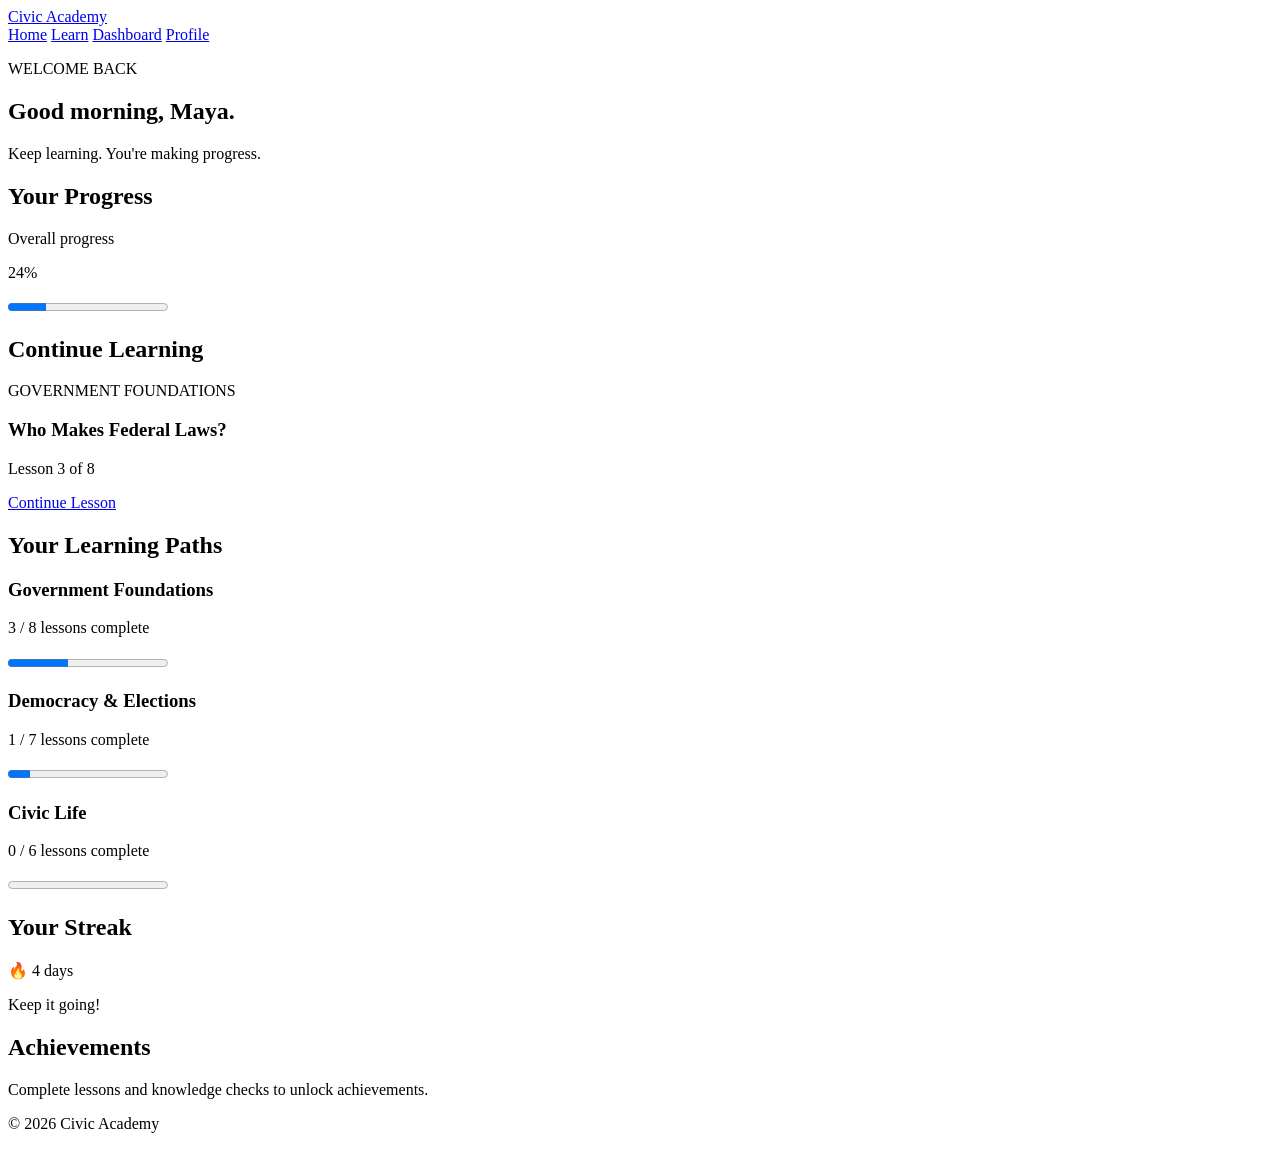
==== dashboard.html @ efb16259 "Create dashboard.html" ====
<!DOCTYPE html>
<html lang="en">

<head>
    <meta charset="UTF-8">
    <meta name="viewport" content="width=device-width, initial-scale=1.0">

    <title>Dashboard | Civic Academy</title>
</head>

<body>

    <header>

        <a href="index.html">
            Civic Academy
        </a>

        <nav>
            <a href="index.html">Home</a>
            <a href="lessons.html">Learn</a>
            <a href="dashboard.html">Dashboard</a>
            <a href="profile.html">Profile</a>
        </nav>

    </header>


    <main>

        <!-- Welcome -->

        <section>

            <p>WELCOME BACK</p>

            <h1>
                Good morning, Maya.
            </h1>

            <p>
                Keep learning. You're making progress.
            </p>

        </section>


        <!-- Progress -->

        <section>

            <h2>
                Your Progress
            </h2>

            <p>
                Overall progress
            </p>

            <p>
                24%
            </p>

            <progress value="24" max="100"></progress>

        </section>


        <!-- Continue learning -->

        <section>

            <h2>
                Continue Learning
            </h2>

            <article>

                <p>GOVERNMENT FOUNDATIONS</p>

                <h3>
                    Who Makes Federal Laws?
                </h3>

                <p>
                    Lesson 3 of 8
                </p>

                <a href="lesson.html">
                    Continue Lesson
                </a>

            </article>

        </section>


        <!-- Learning paths -->

        <section>

            <h2>
                Your Learning Paths
            </h2>


            <article>

                <h3>
                    Government Foundations
                </h3>

                <p>
                    3 / 8 lessons complete
                </p>

                <progress value="3" max="8"></progress>

            </article>


            <article>

                <h3>
                    Democracy & Elections
                </h3>

                <p>
                    1 / 7 lessons complete
                </p>

                <progress value="1" max="7"></progress>

            </article>


            <article>

                <h3>
                    Civic Life
                </h3>

                <p>
                    0 / 6 lessons complete
                </p>

                <progress value="0" max="6"></progress>

            </article>

        </section>


        <!-- Streak -->

        <section>

            <h2>
                Your Streak
            </h2>

            <p>
                🔥 4 days
            </p>

            <p>
                Keep it going!
            </p>

        </section>


        <!-- Achievements -->

        <section>

            <h2>
                Achievements
            </h2>

            <p>
                Complete lessons and knowledge checks
                to unlock achievements.
            </p>

        </section>

    </main>


    <footer>

        <p>
            © 2026 Civic Academy
        </p>

    </footer>

</body>

</html>
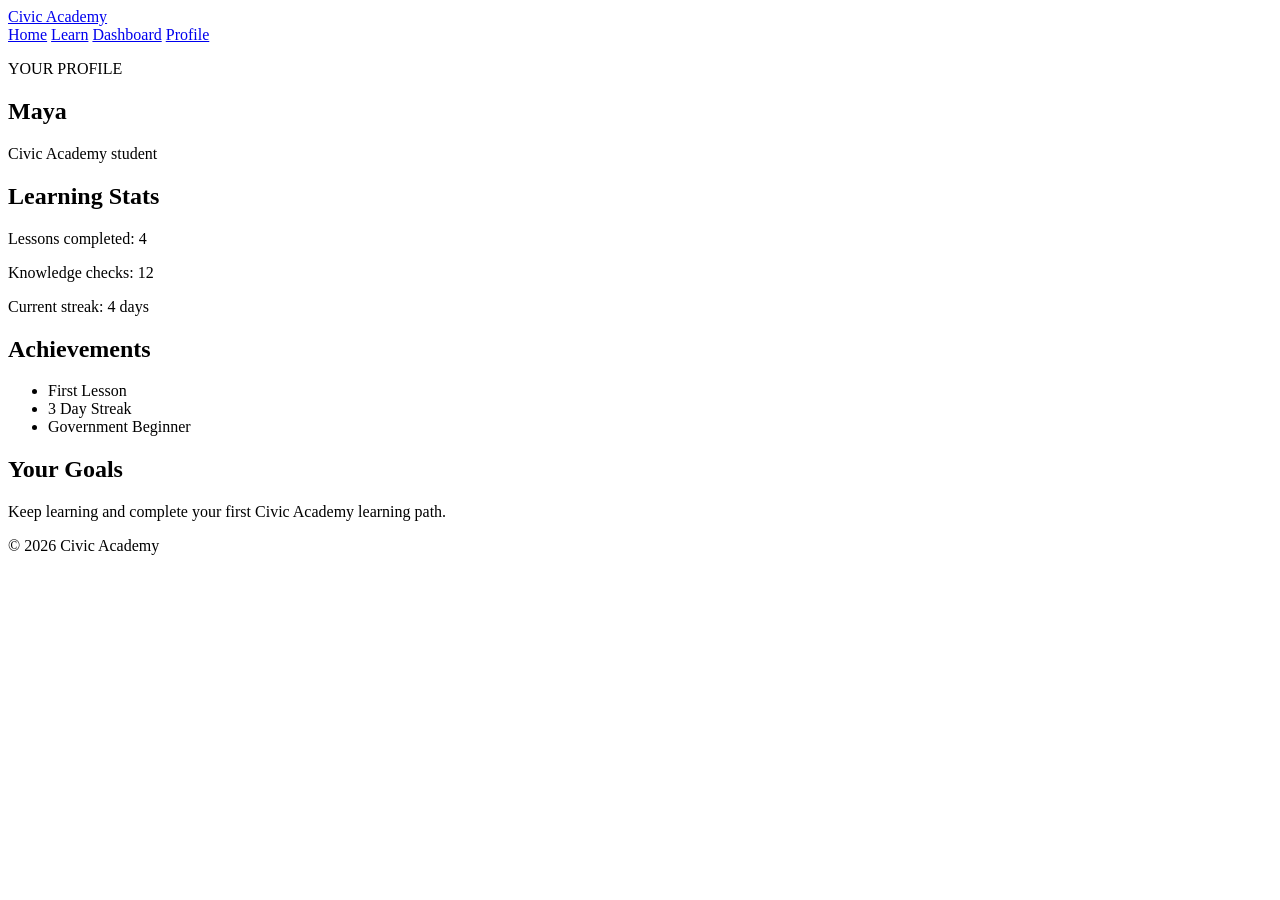
==== commit 5958e3fc: "Update dashboard.html" ====
--- a/dashboard.html
+++ b/dashboard.html
@@ -5,7 +5,7 @@
     <meta charset="UTF-8">
     <meta name="viewport" content="width=device-width, initial-scale=1.0">
 
-    <title>Dashboard | Civic Academy</title>
+    <title>Profile | Civic Academy</title>
 </head>
 
 <body>
@@ -28,149 +28,43 @@
 
     <main>
 
-        <!-- Welcome -->
-
         <section>
 
-            <p>WELCOME BACK</p>
+            <p>
+                YOUR PROFILE
+            </p>
 
             <h1>
-                Good morning, Maya.
+                Maya
             </h1>
 
             <p>
-                Keep learning. You're making progress.
+                Civic Academy student
             </p>
 
         </section>
 
 
-        <!-- Progress -->
-
         <section>
 
             <h2>
-                Your Progress
+                Learning Stats
             </h2>
 
             <p>
-                Overall progress
+                Lessons completed: 4
             </p>
 
             <p>
-                24%
-            </p>
-
-            <progress value="24" max="100"></progress>
-
-        </section>
-
-
-        <!-- Continue learning -->
-
-        <section>
-
-            <h2>
-                Continue Learning
-            </h2>
-
-            <article>
-
-                <p>GOVERNMENT FOUNDATIONS</p>
-
-                <h3>
-                    Who Makes Federal Laws?
-                </h3>
-
-                <p>
-                    Lesson 3 of 8
-                </p>
-
-                <a href="lesson.html">
-                    Continue Lesson
-                </a>
-
-            </article>
-
-        </section>
-
-
-        <!-- Learning paths -->
-
-        <section>
-
-            <h2>
-                Your Learning Paths
-            </h2>
-
-
-            <article>
-
-                <h3>
-                    Government Foundations
-                </h3>
-
-                <p>
-                    3 / 8 lessons complete
-                </p>
-
-                <progress value="3" max="8"></progress>
-
-            </article>
-
-
-            <article>
-
-                <h3>
-                    Democracy & Elections
-                </h3>
-
-                <p>
-                    1 / 7 lessons complete
-                </p>
-
-                <progress value="1" max="7"></progress>
-
-            </article>
-
-
-            <article>
-
-                <h3>
-                    Civic Life
-                </h3>
-
-                <p>
-                    0 / 6 lessons complete
-                </p>
-
-                <progress value="0" max="6"></progress>
-
-            </article>
-
-        </section>
-
-
-        <!-- Streak -->
-
-        <section>
-
-            <h2>
-                Your Streak
-            </h2>
-
-            <p>
-                🔥 4 days
+                Knowledge checks: 12
             </p>
 
             <p>
-                Keep it going!
+                Current streak: 4 days
             </p>
 
         </section>
 
-
-        <!-- Achievements -->
 
         <section>
 
@@ -178,9 +72,34 @@
                 Achievements
             </h2>
 
+            <ul>
+
+                <li>
+                    First Lesson
+                </li>
+
+                <li>
+                    3 Day Streak
+                </li>
+
+                <li>
+                    Government Beginner
+                </li>
+
+            </ul>
+
+        </section>
+
+
+        <section>
+
+            <h2>
+                Your Goals
+            </h2>
+
             <p>
-                Complete lessons and knowledge checks
-                to unlock achievements.
+                Keep learning and complete your first
+                Civic Academy learning path.
             </p>
 
         </section>
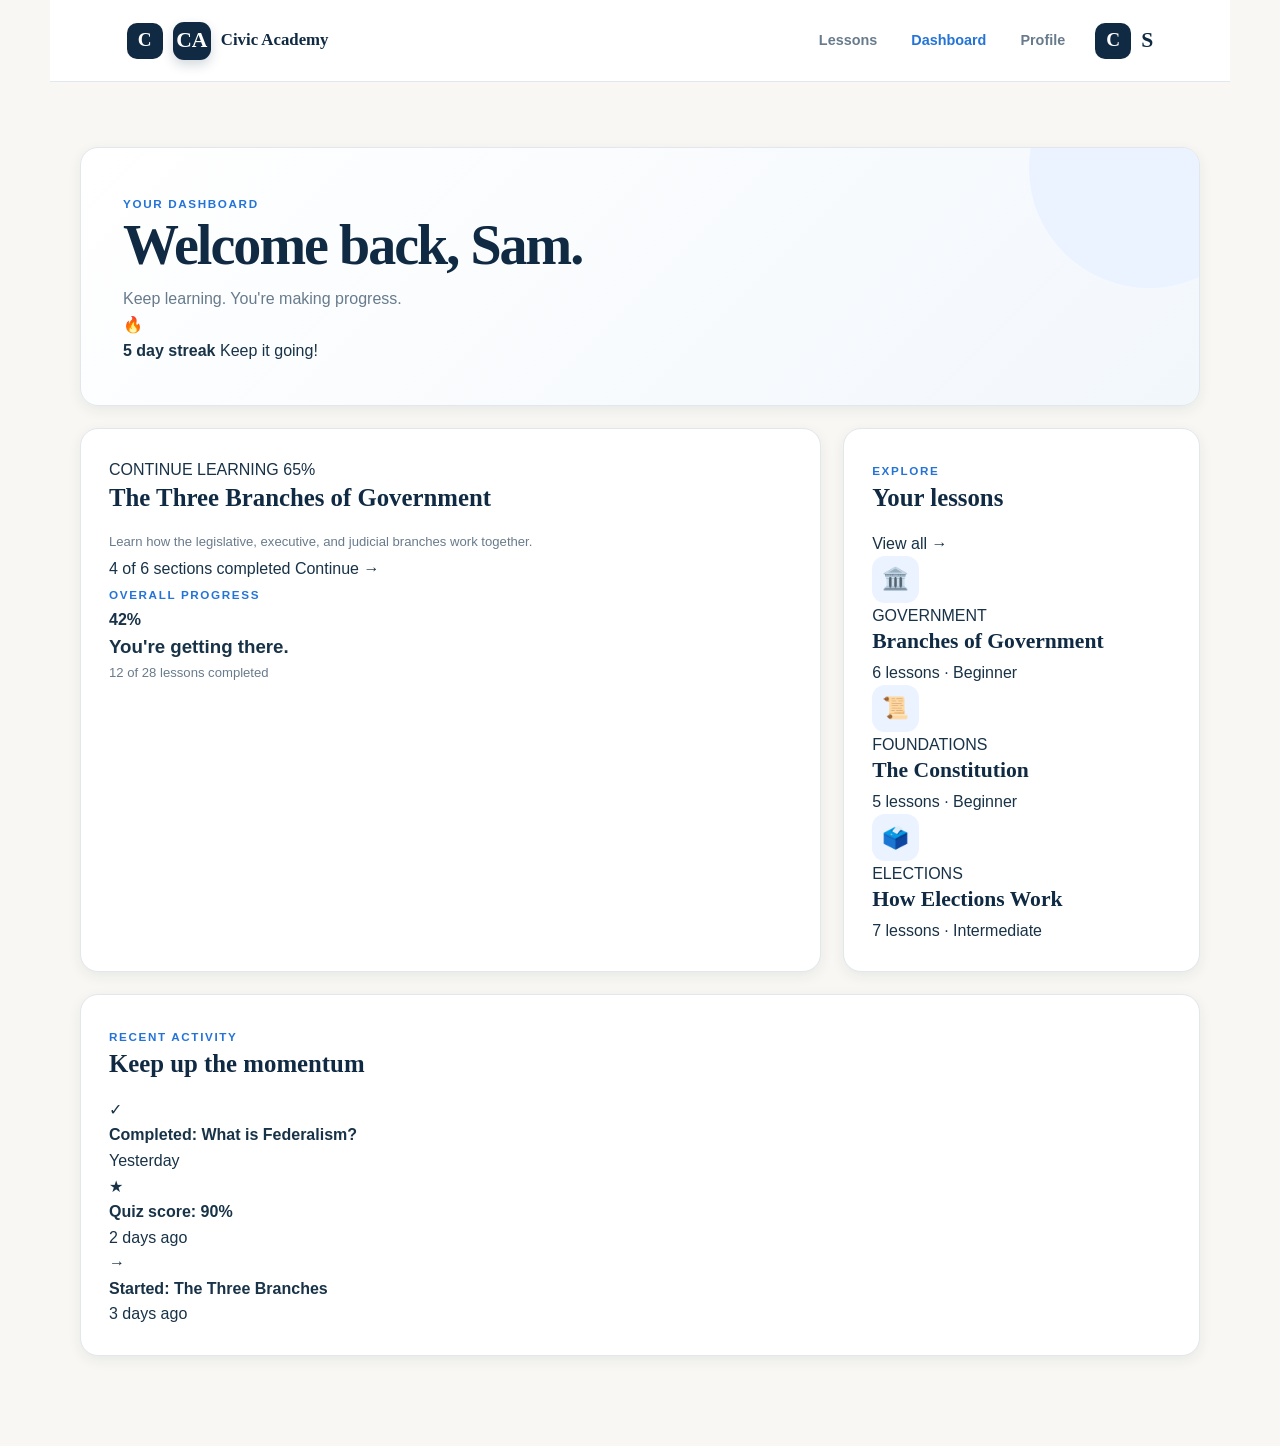
==== commit ed427b06: "Update dashboard.html" ====
--- a/dashboard.html
+++ b/dashboard.html
@@ -5,116 +5,237 @@
     <meta charset="UTF-8">
     <meta name="viewport" content="width=device-width, initial-scale=1.0">
 
-    <title>Profile | Civic Academy</title>
+    <title>Dashboard | Civic Academy</title>
+
+    <link rel="stylesheet" href="style.css">
+
+    <link rel="preconnect" href="https://fonts.googleapis.com">
+    <link rel="preconnect" href="https://fonts.gstatic.com" crossorigin>
+
+    <link href="https://fonts.googleapis.com/css2?family=Archivo+Black&family=Raleway:wght@400;500;600;700&display=swap"
+        rel="stylesheet">
 </head>
 
 <body>
 
-    <header>
-
-        <a href="index.html">
-            Civic Academy
+    <header class="navbar">
+
+        <a href="index.html" class="logo">
+            <span class="logo-mark">CA</span>
+            <span>Civic Academy</span>
         </a>
 
-        <nav>
-            <a href="index.html">Home</a>
-            <a href="lessons.html">Learn</a>
-            <a href="dashboard.html">Dashboard</a>
+        <nav class="nav-links">
+            <a href="lessons.html">Lessons</a>
+            <a href="dashboard.html" class="active">Dashboard</a>
             <a href="profile.html">Profile</a>
         </nav>
 
+        <a href="profile.html" class="profile-circle">S</a>
+
     </header>
 
 
-    <main>
-
-        <section>
-
-            <p>
-                YOUR PROFILE
-            </p>
-
-            <h1>
-                Maya
-            </h1>
-
-            <p>
-                Civic Academy student
-            </p>
-
-        </section>
-
-
-        <section>
-
-            <h2>
-                Learning Stats
-            </h2>
-
-            <p>
-                Lessons completed: 4
-            </p>
-
-            <p>
-                Knowledge checks: 12
-            </p>
-
-            <p>
-                Current streak: 4 days
-            </p>
-
-        </section>
-
-
-        <section>
-
-            <h2>
-                Achievements
-            </h2>
-
-            <ul>
-
-                <li>
-                    First Lesson
-                </li>
-
-                <li>
-                    3 Day Streak
-                </li>
-
-                <li>
-                    Government Beginner
-                </li>
-
-            </ul>
-
-        </section>
-
-
-        <section>
-
-            <h2>
-                Your Goals
-            </h2>
-
-            <p>
-                Keep learning and complete your first
-                Civic Academy learning path.
-            </p>
+    <main class="dashboard">
+
+        <section class="dashboard-header">
+
+            <div>
+                <span class="eyebrow">YOUR DASHBOARD</span>
+
+                <h1>
+                    Welcome back, Sam.
+                </h1>
+
+                <p>
+                    Keep learning. You're making progress.
+                </p>
+            </div>
+
+            <div class="streak-card">
+                <span class="streak-icon">🔥</span>
+
+                <div>
+                    <strong>5 day streak</strong>
+                    <span>Keep it going!</span>
+                </div>
+            </div>
+
+        </section>
+
+
+        <section class="dashboard-grid">
+
+            <div class="continue-card">
+
+                <div class="card-header">
+                    <span>CONTINUE LEARNING</span>
+                    <span>65%</span>
+                </div>
+
+                <h2>
+                    The Three Branches
+                    of Government
+                </h2>
+
+                <p>
+                    Learn how the legislative, executive,
+                    and judicial branches work together.
+                </p>
+
+                <div class="progress-bar">
+                    <div class="progress-fill progress-65"></div>
+                </div>
+
+                <div class="continue-bottom">
+                    <span>4 of 6 sections completed</span>
+
+                    <a href="lessons.html" class="small-button">
+                        Continue →
+                    </a>
+                </div>
+
+            </div>
+
+
+            <div class="progress-card">
+
+                <span class="eyebrow">OVERALL PROGRESS</span>
+
+                <div class="progress-circle">
+                    <strong>42%</strong>
+                </div>
+
+                <h3>You're getting there.</h3>
+
+                <p>
+                    12 of 28 lessons completed
+                </p>
+
+            </div>
+
+        </section>
+
+
+        <section class="dashboard-section">
+
+            <div class="section-title-row">
+
+                <div>
+                    <span class="eyebrow">EXPLORE</span>
+                    <h2>Your lessons</h2>
+                </div>
+
+                <a href="lessons.html" class="text-link">
+                    View all →
+                </a>
+
+            </div>
+
+
+            <div class="lesson-grid">
+
+                <a href="lessons.html" class="lesson-card">
+
+                    <div class="lesson-icon">🏛️</div>
+
+                    <span class="lesson-category">GOVERNMENT</span>
+
+                    <h3>Branches of Government</h3>
+
+                    <p>6 lessons · Beginner</p>
+
+                    <div class="lesson-progress">
+                        <div class="progress-fill progress-65"></div>
+                    </div>
+
+                </a>
+
+
+                <a href="lessons.html" class="lesson-card">
+
+                    <div class="lesson-icon">📜</div>
+
+                    <span class="lesson-category">FOUNDATIONS</span>
+
+                    <h3>The Constitution</h3>
+
+                    <p>5 lessons · Beginner</p>
+
+                    <div class="lesson-progress">
+                        <div class="progress-fill progress-20"></div>
+                    </div>
+
+                </a>
+
+
+                <a href="lessons.html" class="lesson-card">
+
+                    <div class="lesson-icon">🗳️</div>
+
+                    <span class="lesson-category">ELECTIONS</span>
+
+                    <h3>How Elections Work</h3>
+
+                    <p>7 lessons · Intermediate</p>
+
+                    <div class="lesson-progress">
+                        <div class="progress-fill progress-0"></div>
+                    </div>
+
+                </a>
+
+            </div>
+
+        </section>
+
+
+        <section class="dashboard-section">
+
+            <div class="section-title-row">
+
+                <div>
+                    <span class="eyebrow">RECENT ACTIVITY</span>
+                    <h2>Keep up the momentum</h2>
+                </div>
+
+            </div>
+
+            <div class="activity-list">
+
+                <div class="activity-item">
+                    <span class="activity-icon">✓</span>
+
+                    <div>
+                        <strong>Completed: What is Federalism?</strong>
+                        <p>Yesterday</p>
+                    </div>
+                </div>
+
+                <div class="activity-item">
+                    <span class="activity-icon">★</span>
+
+                    <div>
+                        <strong>Quiz score: 90%</strong>
+                        <p>2 days ago</p>
+                    </div>
+                </div>
+
+                <div class="activity-item">
+                    <span class="activity-icon">→</span>
+
+                    <div>
+                        <strong>Started: The Three Branches</strong>
+                        <p>3 days ago</p>
+                    </div>
+                </div>
+
+            </div>
 
         </section>
 
     </main>
 
-
-    <footer>
-
-        <p>
-            © 2026 Civic Academy
-        </p>
-
-    </footer>
-
 </body>
 
 </html>
--- a/style.css
+++ b/style.css
@@ -0,0 +1,1832 @@
+
+
+:root {
+  --navy: #102a43;
+  --navy-dark: #071d2e;
+  --blue: #2474d8;
+  --blue-light: #eaf3ff;
+
+  --green: #2f806d;
+  --green-light: #eaf7f2;
+
+  --gold: #d9a441;
+  --gold-light: #fff6df;
+
+  --coral: #d96b57;
+  --coral-light: #fff0ec;
+
+  --cream: #f8f7f3;
+  --white: #ffffff;
+
+  --text: #183247;
+  --muted: #647789;
+  --border: #e1e7ec;
+
+  --shadow-sm: 0 4px 14px rgba(16, 42, 67, 0.07);
+  --shadow: 0 12px 35px rgba(16, 42, 67, 0.10);
+  --shadow-lg: 0 25px 60px rgba(16, 42, 67, 0.15);
+
+  --radius-sm: 10px;
+  --radius: 18px;
+  --radius-lg: 28px;
+
+  --max-width: 1180px;
+}
+
+
+/* =========================================================
+   RESET
+   ========================================================= */
+
+* {
+  margin: 0;
+  padding: 0;
+  box-sizing: border-box;
+}
+
+html {
+  scroll-behavior: smooth;
+}
+
+body {
+  font-family: "DM Sans", sans-serif;
+  background: var(--cream);
+  color: var(--text);
+  line-height: 1.6;
+  overflow-x: hidden;
+}
+
+a {
+  color: inherit;
+  text-decoration: none;
+}
+
+button,
+a {
+  -webkit-tap-highlight-color: transparent;
+}
+
+
+/* =========================================================
+   TOP BAR
+   ========================================================= */
+
+.topbar {
+  background: var(--navy-dark);
+  color: rgba(255, 255, 255, 0.85);
+  text-align: center;
+
+  padding: 9px 20px;
+
+  font-size: 0.78rem;
+  font-weight: 600;
+  letter-spacing: 0.02em;
+}
+
+
+/* =========================================================
+   NAVIGATION
+   ========================================================= */
+
+.navbar {
+  width: min(100% - 48px, var(--max-width));
+
+  margin: 0 auto;
+
+  min-height: 82px;
+
+  display: flex;
+  align-items: center;
+  justify-content: space-between;
+
+  gap: 30px;
+}
+
+
+/* Logo */
+
+.logo {
+  display: flex;
+  align-items: center;
+  gap: 10px;
+
+  font-weight: 700;
+  font-size: 1.05rem;
+
+  color: var(--navy);
+
+  transition: transform 0.2s ease;
+}
+
+.logo:hover {
+  transform: translateY(-1px);
+}
+
+.logo-mark {
+  width: 38px;
+  height: 38px;
+
+  display: grid;
+  place-items: center;
+
+  border-radius: 11px;
+
+  background: var(--navy);
+  color: white;
+
+  font-family: "Fraunces", serif;
+  font-size: 1.35rem;
+
+  box-shadow: 0 5px 12px rgba(16, 42, 67, 0.18);
+}
+
+
+/* Nav links */
+
+.nav-links {
+  display: flex;
+  align-items: center;
+  gap: 34px;
+
+  margin-left: auto;
+}
+
+.nav-links a {
+  position: relative;
+
+  color: var(--muted);
+
+  font-size: 0.9rem;
+  font-weight: 600;
+
+  transition: color 0.2s ease;
+}
+
+.nav-links a::after {
+  content: "";
+
+  position: absolute;
+
+  left: 0;
+  bottom: -7px;
+
+  width: 0;
+  height: 2px;
+
+  background: var(--blue);
+
+  transition: width 0.2s ease;
+}
+
+.nav-links a:hover {
+  color: var(--navy);
+}
+
+.nav-links a:hover::after {
+  width: 100%;
+}
+
+
+/* Progress button */
+
+.nav-button {
+  background: var(--white);
+  border: 1px solid var(--border);
+
+  padding: 10px 17px;
+
+  border-radius: 10px;
+
+  color: var(--navy);
+
+  font-size: 0.86rem;
+  font-weight: 700;
+
+  box-shadow: var(--shadow-sm);
+
+  transition:
+    transform 0.2s ease,
+    box-shadow 0.2s ease,
+    border-color 0.2s ease;
+}
+
+.nav-button:hover {
+  transform: translateY(-2px);
+  box-shadow: var(--shadow);
+  border-color: #cbd6df;
+}
+
+
+/* =========================================================
+   HERO
+   ========================================================= */
+
+.hero {
+  width: min(100% - 48px, var(--max-width));
+
+  margin: 35px auto 0;
+
+  min-height: 610px;
+
+  display: grid;
+  grid-template-columns: 1fr 0.92fr;
+
+  align-items: center;
+
+  gap: 80px;
+
+  position: relative;
+}
+
+
+/* Decorative background shapes */
+
+.hero::before {
+  content: "";
+
+  position: absolute;
+
+  width: 430px;
+  height: 430px;
+
+  right: -150px;
+  top: -120px;
+
+  border-radius: 50%;
+
+  background: #edf4fb;
+
+  z-index: -1;
+}
+
+.hero::after {
+  content: "";
+
+  position: absolute;
+
+  width: 180px;
+  height: 180px;
+
+  left: -130px;
+  bottom: -70px;
+
+  border-radius: 50%;
+
+  background: #f0eadb;
+
+  z-index: -1;
+}
+
+
+/* Hero text */
+
+.hero-text {
+  max-width: 600px;
+
+  animation: fadeUp 0.7s ease both;
+}
+
+.eyebrow {
+  color: var(--blue);
+
+  font-size: 0.73rem;
+  font-weight: 800;
+
+  letter-spacing: 0.14em;
+
+  margin-bottom: 15px;
+}
+
+.hero h1 {
+  font-family: "Fraunces", serif;
+
+  color: var(--navy);
+
+  font-size: clamp(3.1rem, 6vw, 5.1rem);
+
+  line-height: 0.98;
+
+  letter-spacing: -0.045em;
+
+  max-width: 650px;
+
+  margin-bottom: 28px;
+}
+
+.hero-description {
+  color: var(--muted);
+
+  font-size: 1.08rem;
+
+  line-height: 1.75;
+
+  max-width: 560px;
+
+  margin-bottom: 34px;
+}
+
+
+/* =========================================================
+   BUTTONS
+   ========================================================= */
+
+.hero-buttons {
+  display: flex;
+  align-items: center;
+
+  gap: 13px;
+
+  flex-wrap: wrap;
+}
+
+.button {
+  display: inline-flex;
+  align-items: center;
+  justify-content: center;
+
+  min-height: 48px;
+
+  padding: 0 21px;
+
+  border-radius: 11px;
+
+  font-size: 0.9rem;
+  font-weight: 700;
+
+  transition:
+    transform 0.2s ease,
+    box-shadow 0.2s ease,
+    background 0.2s ease;
+}
+
+.button.primary {
+  background: var(--navy);
+  color: white;
+
+  box-shadow: 0 8px 18px rgba(16, 42, 67, 0.18);
+}
+
+.button.primary:hover {
+  transform: translateY(-3px);
+
+  background: var(--navy-dark);
+
+  box-shadow: 0 13px 25px rgba(16, 42, 67, 0.23);
+}
+
+.button.secondary {
+  background: white;
+
+  border: 1px solid var(--border);
+
+  color: var(--navy);
+}
+
+.button.secondary:hover {
+  transform: translateY(-3px);
+
+  box-shadow: var(--shadow-sm);
+
+  border-color: #cbd6df;
+}
+
+
+/* =========================================================
+   DASHBOARD PREVIEW
+   ========================================================= */
+
+.dashboard-preview {
+  background: white;
+
+  border: 1px solid rgba(16, 42, 67, 0.08);
+
+  border-radius: 24px;
+
+  padding: 24px;
+
+  box-shadow: var(--shadow-lg);
+
+  transform: rotate(1.2deg);
+
+  animation: previewFloat 4s ease-in-out infinite;
+
+  position: relative;
+}
+
+.dashboard-preview::before {
+  content: "";
+
+  position: absolute;
+
+  inset: -10px;
+
+  border: 1px solid rgba(36, 116, 216, 0.08);
+
+  border-radius: 31px;
+
+  z-index: -1;
+}
+
+
+/* Preview header */
+
+.preview-header {
+  display: flex;
+  align-items: center;
+  justify-content: space-between;
+
+  gap: 15px;
+
+  padding-bottom: 22px;
+
+  border-bottom: 1px solid var(--border);
+
+  color: var(--navy);
+
+  font-size: 0.84rem;
+  font-weight: 700;
+}
+
+.streak {
+  background: #fff5df;
+
+  color: #9b6c16;
+
+  padding: 7px 10px;
+
+  border-radius: 8px;
+
+  font-size: 0.72rem;
+
+  white-space: nowrap;
+}
+
+
+/* Preview lessons */
+
+.preview-lesson {
+  display: flex;
+
+  gap: 15px;
+
+  padding: 20px 0;
+
+  border-bottom: 1px solid #edf0f2;
+}
+
+.preview-lesson:last-child {
+  border-bottom: none;
+  padding-bottom: 4px;
+}
+
+.lesson-icon {
+  flex: 0 0 47px;
+
+  width: 47px;
+  height: 47px;
+
+  display: grid;
+  place-items: center;
+
+  background: var(--blue-light);
+
+  border-radius: 13px;
+
+  font-size: 1.35rem;
+}
+
+.lesson-icon.green {
+  background: var(--green-light);
+}
+
+.lesson-icon.yellow {
+  background: var(--gold-light);
+}
+
+.lesson-info {
+  min-width: 0;
+  flex: 1;
+}
+
+.lesson-info strong {
+  display: block;
+
+  color: var(--navy);
+
+  font-size: 0.88rem;
+
+  margin-bottom: 3px;
+}
+
+.lesson-info span {
+  display: block;
+
+  color: var(--muted);
+
+  font-size: 0.74rem;
+
+  margin-bottom: 10px;
+}
+
+
+/* Progress */
+
+.progress {
+  height: 7px;
+
+  width: 100%;
+
+  background: #e9eef2;
+
+  border-radius: 20px;
+
+  overflow: hidden;
+}
+
+.progress-fill {
+  height: 100%;
+
+  border-radius: inherit;
+
+  background: var(--blue);
+
+  transition: width 0.5s ease;
+}
+
+
+/* =========================================================
+   SECTIONS
+   ========================================================= */
+
+.section {
+  width: min(100% - 48px, var(--max-width));
+
+  margin: 120px auto;
+}
+
+.section-heading {
+  max-width: 680px;
+
+  margin-bottom: 45px;
+}
+
+.section-heading h2 {
+  font-family: "Fraunces", serif;
+
+  color: var(--navy);
+
+  font-size: clamp(2.2rem, 4vw, 3.2rem);
+
+  line-height: 1.08;
+
+  letter-spacing: -0.035em;
+
+  margin-bottom: 17px;
+}
+
+.section-heading > p:last-child {
+  color: var(--muted);
+
+  font-size: 1rem;
+
+  max-width: 580px;
+}
+
+
+/* =========================================================
+   LEARNING PATHS
+   ========================================================= */
+
+.path-grid {
+  display: grid;
+
+  grid-template-columns: repeat(3, 1fr);
+
+  gap: 20px;
+}
+
+.path-card {
+  position: relative;
+
+  min-height: 310px;
+
+  padding: 30px;
+
+  background: white;
+
+  border: 1px solid var(--border);
+
+  border-radius: var(--radius);
+
+  box-shadow: var(--shadow-sm);
+
+  overflow: hidden;
+
+  display: flex;
+  flex-direction: column;
+
+  transition:
+    transform 0.25s ease,
+    box-shadow 0.25s ease,
+    border-color 0.25s ease;
+}
+
+.path-card::after {
+  content: "";
+
+  position: absolute;
+
+  width: 120px;
+  height: 120px;
+
+  right: -45px;
+  bottom: -45px;
+
+  border-radius: 50%;
+
+  background: var(--blue-light);
+
+  transition: transform 0.3s ease;
+}
+
+.path-card:hover {
+  transform: translateY(-7px);
+
+  box-shadow: var(--shadow);
+
+  border-color: #ccd9e3;
+}
+
+.path-card:hover::after {
+  transform: scale(1.5);
+}
+
+.path-card.green-card {
+  background: #f8fcfa;
+}
+
+.path-card.green-card::after {
+  background: var(--green-light);
+}
+
+.path-card.coral-card {
+  background: #fffaf8;
+}
+
+.path-card.coral-card::after {
+  background: var(--coral-light);
+}
+
+.path-number {
+  color: var(--blue);
+
+  font-size: 0.68rem;
+
+  font-weight: 800;
+
+  letter-spacing: 0.1em;
+
+  margin-bottom: 40px;
+}
+
+.green-card .path-number {
+  color: var(--green);
+}
+
+.coral-card .path-number {
+  color: var(--coral);
+}
+
+.path-card h3 {
+  color: var(--navy);
+
+  font-family: "Fraunces", serif;
+
+  font-size: 1.65rem;
+
+  line-height: 1.15;
+
+  margin-bottom: 14px;
+
+  position: relative;
+  z-index: 1;
+}
+
+.path-card p {
+  color: var(--muted);
+
+  font-size: 0.9rem;
+
+  line-height: 1.65;
+
+  max-width: 280px;
+
+  position: relative;
+  z-index: 1;
+}
+
+.path-card a {
+  margin-top: auto;
+
+  padding-top: 25px;
+
+  color: var(--navy);
+
+  font-size: 0.84rem;
+
+  font-weight: 800;
+
+  position: relative;
+  z-index: 2;
+
+  transition: color 0.2s ease;
+}
+
+.path-card a:hover {
+  color: var(--blue);
+}
+
+
+/* =========================================================
+   FEATURES
+   ========================================================= */
+
+.feature-section {
+  padding-top: 20px;
+}
+
+.feature-grid {
+  display: grid;
+
+  grid-template-columns: repeat(4, 1fr);
+
+  gap: 15px;
+}
+
+.feature {
+  padding: 25px;
+
+  background: white;
+
+  border: 1px solid var(--border);
+
+  border-radius: 15px;
+
+  transition:
+    transform 0.2s ease,
+    box-shadow 0.2s ease;
+}
+
+.feature:hover {
+  transform: translateY(-4px);
+
+  box-shadow: var(--shadow-sm);
+}
+
+.feature-icon {
+  width: 46px;
+  height: 46px;
+
+  display: grid;
+  place-items: center;
+
+  background: var(--blue-light);
+
+  border-radius: 12px;
+
+  margin-bottom: 18px;
+
+  font-size: 1.25rem;
+
+  color: var(--blue);
+}
+
+.feature:nth-child(2) .feature-icon {
+  background: var(--green-light);
+}
+
+.feature:nth-child(3) .feature-icon {
+  background: var(--gold-light);
+}
+
+.feature:nth-child(4) .feature-icon {
+  background: var(--coral-light);
+}
+
+.feature h3 {
+  color: var(--navy);
+
+  font-size: 0.98rem;
+
+  margin-bottom: 8px;
+}
+
+.feature p {
+  color: var(--muted);
+
+  font-size: 0.82rem;
+
+  line-height: 1.6;
+}
+
+
+/* =========================================================
+   CTA
+   ========================================================= */
+
+.cta {
+  width: min(100% - 48px, var(--max-width));
+
+  margin: 130px auto 80px;
+
+  padding: 55px 60px;
+
+  border-radius: var(--radius-lg);
+
+  background: var(--navy);
+
+  color: white;
+
+  display: flex;
+  align-items: center;
+  justify-content: space-between;
+
+  gap: 40px;
+
+  position: relative;
+
+  overflow: hidden;
+
+  box-shadow: var(--shadow-lg);
+}
+
+.cta::before {
+  content: "";
+
+  position: absolute;
+
+  width: 300px;
+  height: 300px;
+
+  right: -100px;
+  top: -150px;
+
+  border-radius: 50%;
+
+  background: rgba(255, 255, 255, 0.05);
+}
+
+.cta::after {
+  content: "";
+
+  position: absolute;
+
+  width: 160px;
+  height: 160px;
+
+  right: 220px;
+  bottom: -100px;
+
+  border-radius: 50%;
+
+  background: rgba(217, 164, 65, 0.12);
+}
+
+.cta .eyebrow {
+  color: #8fc2ff;
+
+  margin-bottom: 10px;
+}
+
+.cta h2 {
+  font-family: "Fraunces", serif;
+
+  font-size: clamp(2rem, 4vw, 2.8rem);
+
+  line-height: 1.1;
+
+  margin-bottom: 9px;
+
+  position: relative;
+  z-index: 1;
+}
+
+.cta p:last-child {
+  color: rgba(255, 255, 255, 0.68);
+
+  font-size: 0.9rem;
+}
+
+.cta .button {
+  background: white;
+
+  color: var(--navy);
+
+  white-space: nowrap;
+
+  position: relative;
+  z-index: 2;
+}
+
+.cta .button:hover {
+  background: #f1f5f8;
+}
+
+
+/* =========================================================
+   FOOTER
+   ========================================================= */
+
+footer {
+  border-top: 1px solid var(--border);
+
+  background: #f3f2ed;
+}
+
+.footer-content {
+  width: min(100% - 48px, var(--max-width));
+
+  margin: 0 auto;
+
+  min-height: 90px;
+
+  display: flex;
+  align-items: center;
+  justify-content: space-between;
+
+  color: #81909c;
+
+  font-size: 0.78rem;
+}
+
+
+/* =========================================================
+   ANIMATIONS
+   ========================================================= */
+
+@keyframes fadeUp {
+  from {
+    opacity: 0;
+    transform: translateY(18px);
+  }
+
+  to {
+    opacity: 1;
+    transform: translateY(0);
+  }
+}
+
+@keyframes previewFloat {
+  0%,
+  100% {
+    transform: rotate(1.2deg) translateY(0);
+  }
+
+  50% {
+    transform: rotate(1.2deg) translateY(-7px);
+  }
+}
+
+
+/* =========================================================
+   RESPONSIVE
+   ========================================================= */
+
+@media (max-width: 950px) {
+
+  .hero {
+    grid-template-columns: 1fr;
+
+    gap: 55px;
+
+    padding-top: 45px;
+  }
+
+  .hero-text {
+    max-width: 700px;
+  }
+
+  .dashboard-preview {
+    max-width: 650px;
+
+    width: 100%;
+
+    margin: 0 auto;
+  }
+
+  .path-grid {
+    grid-template-columns: 1fr 1fr;
+  }
+
+  .path-card:last-child {
+    grid-column: 1 / -1;
+  }
+
+  .feature-grid {
+    grid-template-columns: 1fr 1fr;
+  }
+
+  .cta {
+    padding: 45px;
+  }
+}
+
+
+@media (max-width: 700px) {
+
+  .topbar {
+    font-size: 0.7rem;
+
+    padding: 8px 15px;
+  }
+
+  .navbar {
+    width: min(100% - 30px, var(--max-width));
+
+    min-height: 72px;
+  }
+
+  .nav-links {
+    display: none;
+  }
+
+  .nav-button {
+    padding: 9px 13px;
+
+    font-size: 0.78rem;
+  }
+
+  .hero {
+    width: min(100% - 30px, var(--max-width));
+
+    margin-top: 20px;
+
+    padding-top: 35px;
+  }
+
+  .hero h1 {
+    font-size: 3.15rem;
+  }
+
+  .hero-description {
+    font-size: 0.98rem;
+  }
+
+  .dashboard-preview {
+    padding: 18px;
+
+    border-radius: 19px;
+  }
+
+  .preview-header {
+    align-items: flex-start;
+
+    flex-direction: column;
+
+    gap: 10px;
+  }
+
+  .section {
+    width: min(100% - 30px, var(--max-width));
+
+    margin: 90px auto;
+  }
+
+  .section-heading {
+    margin-bottom: 30px;
+  }
+
+  .section-heading h2 {
+    font-size: 2.25rem;
+  }
+
+  .path-grid {
+    grid-template-columns: 1fr;
+  }
+
+  .path-card:last-child {
+    grid-column: auto;
+  }
+
+  .feature-grid {
+    grid-template-columns: 1fr;
+  }
+
+  .cta {
+    width: min(100% - 30px, var(--max-width));
+
+    margin: 90px auto 55px;
+
+    padding: 35px 27px;
+
+    flex-direction: column;
+
+    align-items: flex-start;
+
+    border-radius: 22px;
+  }
+
+  .cta .button {
+    width: 100%;
+  }
+
+  .footer-content {
+    width: min(100% - 30px, var(--max-width));
+
+    min-height: 80px;
+
+    flex-direction: column;
+
+    justify-content: center;
+
+    gap: 5px;
+  }
+}
+
+
+@media (max-width: 420px) {
+
+  .logo span:last-child {
+    display: none;
+  }
+
+  .hero h1 {
+    font-size: 2.75rem;
+  }
+
+  .hero-buttons {
+    flex-direction: column;
+
+    align-items: stretch;
+  }
+
+  .hero-buttons .button {
+    width: 100%;
+  }
+
+  .lesson-icon {
+    flex-basis: 42px;
+
+    width: 42px;
+    height: 42px;
+  }
+
+  .lesson-info strong {
+    font-size: 0.82rem;
+  }
+}
+/* =========================================================
+   CIVIC ACADEMY — DASHBOARD
+   ========================================================= */
+
+:root {
+    --navy: #102a43;
+    --navy-dark: #071d2e;
+    --blue: #2474d8;
+    --blue-light: #eaf3ff;
+
+    --green: #2f806d;
+    --green-light: #eaf7f2;
+
+    --gold: #d9a441;
+    --gold-light: #fff6df;
+
+    --coral: #d96b57;
+    --coral-light: #fff0ec;
+
+    --cream: #f8f7f3;
+    --white: #ffffff;
+
+    --text: #183247;
+    --muted: #687b8c;
+    --border: #e1e7ec;
+
+    --shadow-sm: 0 4px 14px rgba(16, 42, 67, 0.07);
+    --shadow: 0 12px 35px rgba(16, 42, 67, 0.10);
+
+    --radius: 18px;
+}
+
+
+/* =========================================================
+   RESET
+   ========================================================= */
+
+* {
+    margin: 0;
+    padding: 0;
+    box-sizing: border-box;
+}
+
+html {
+    scroll-behavior: smooth;
+}
+
+body {
+    font-family: "DM Sans", sans-serif;
+    background: var(--cream);
+    color: var(--text);
+    line-height: 1.6;
+}
+
+a {
+    color: inherit;
+    text-decoration: none;
+}
+
+
+/* =========================================================
+   HEADER
+   ========================================================= */
+
+header {
+    height: 78px;
+
+    background: white;
+
+    border-bottom: 1px solid var(--border);
+
+    padding: 0 6%;
+
+    display: flex;
+    align-items: center;
+    justify-content: space-between;
+
+    position: sticky;
+    top: 0;
+    z-index: 100;
+}
+
+header > a {
+    display: flex;
+    align-items: center;
+    gap: 10px;
+
+    color: var(--navy);
+
+    font-family: "Fraunces", serif;
+
+    font-size: 1.35rem;
+    font-weight: 700;
+}
+
+header > a::before {
+    content: "C";
+
+    width: 36px;
+    height: 36px;
+
+    display: grid;
+    place-items: center;
+
+    border-radius: 10px;
+
+    background: var(--navy);
+    color: white;
+
+    font-family: "Fraunces", serif;
+    font-size: 1.2rem;
+}
+
+nav {
+    display: flex;
+    align-items: center;
+    gap: 30px;
+}
+
+nav a {
+    color: var(--muted);
+
+    font-size: 0.88rem;
+    font-weight: 600;
+
+    transition: color 0.2s ease;
+}
+
+nav a:hover {
+    color: var(--navy);
+}
+
+nav a[href="dashboard.html"] {
+    color: var(--blue);
+}
+
+
+/* =========================================================
+   MAIN
+   ========================================================= */
+
+main {
+    width: min(1120px, calc(100% - 40px));
+
+    margin: 0 auto;
+
+    padding: 65px 0 90px;
+
+    display: grid;
+
+    grid-template-columns: 1.35fr 0.65fr;
+
+    gap: 22px;
+}
+
+
+/* =========================================================
+   GENERAL SECTION STYLING
+   ========================================================= */
+
+main > section {
+    background: white;
+
+    border: 1px solid var(--border);
+
+    border-radius: var(--radius);
+
+    padding: 28px;
+
+    box-shadow: var(--shadow-sm);
+}
+
+
+/* =========================================================
+   WELCOME SECTION
+   ========================================================= */
+
+main > section:first-child {
+    grid-column: 1 / -1;
+
+    background:
+        linear-gradient(
+            135deg,
+            #ffffff 0%,
+            #f2f7fc 100%
+        );
+
+    padding: 42px;
+
+    position: relative;
+
+    overflow: hidden;
+}
+
+main > section:first-child::after {
+    content: "";
+
+    position: absolute;
+
+    width: 240px;
+    height: 240px;
+
+    right: -70px;
+    top: -100px;
+
+    border-radius: 50%;
+
+    background: var(--blue-light);
+}
+
+main > section:first-child p:first-child {
+    color: var(--blue);
+
+    font-size: 0.7rem;
+
+    font-weight: 800;
+
+    letter-spacing: 0.14em;
+
+    margin-bottom: 12px;
+}
+
+main > section:first-child h1 {
+    position: relative;
+    z-index: 1;
+
+    color: var(--navy);
+
+    font-family: "Fraunces", serif;
+
+    font-size: clamp(2.4rem, 5vw, 3.5rem);
+
+    line-height: 1.05;
+
+    letter-spacing: -0.035em;
+
+    margin-bottom: 12px;
+}
+
+main > section:first-child p:last-child {
+    color: var(--muted);
+
+    font-size: 1rem;
+
+    position: relative;
+    z-index: 1;
+}
+
+
+/* =========================================================
+   SECTION HEADINGS
+   ========================================================= */
+
+main > section h2 {
+    color: var(--navy);
+
+    font-family: "Fraunces", serif;
+
+    font-size: 1.55rem;
+
+    line-height: 1.2;
+
+    margin-bottom: 18px;
+}
+
+
+/* =========================================================
+   PROGRESS SECTION
+   ========================================================= */
+
+main > section:nth-child(2) {
+    min-height: 240px;
+}
+
+main > section:nth-child(2) p:first-of-type {
+    color: var(--muted);
+
+    font-size: 0.82rem;
+
+    margin-bottom: 4px;
+}
+
+main > section:nth-child(2) p:nth-of-type(2) {
+    color: var(--navy);
+
+    font-family: "Fraunces", serif;
+
+    font-size: 3.2rem;
+
+    font-weight: 700;
+
+    line-height: 1;
+
+    margin-bottom: 22px;
+}
+
+
+/* Remove default progress styling */
+
+progress {
+    width: 100%;
+
+    height: 10px;
+
+    border: none;
+
+    border-radius: 20px;
+
+    overflow: hidden;
+
+    appearance: none;
+}
+
+progress::-webkit-progress-bar {
+    background: #e8edf1;
+
+    border-radius: 20px;
+}
+
+progress::-webkit-progress-value {
+    background: var(--blue);
+
+    border-radius: 20px;
+}
+
+progress::-moz-progress-bar {
+    background: var(--blue);
+
+    border-radius: 20px;
+}
+
+
+/* =========================================================
+   CONTINUE LEARNING
+   ========================================================= */
+
+main > section:nth-child(3) {
+    min-height: 240px;
+}
+
+main > section:nth-child(3) article {
+    padding: 22px;
+
+    background: var(--blue-light);
+
+    border-radius: 14px;
+
+    border: 1px solid #d9e8f9;
+}
+
+main > section:nth-child(3) article p:first-child {
+    color: var(--blue);
+
+    font-size: 0.68rem;
+
+    font-weight: 800;
+
+    letter-spacing: 0.1em;
+
+    margin-bottom: 9px;
+}
+
+main > section:nth-child(3) h3 {
+    color: var(--navy);
+
+    font-family: "Fraunces", serif;
+
+    font-size: 1.35rem;
+
+    line-height: 1.2;
+
+    margin-bottom: 5px;
+}
+
+main > section:nth-child(3) article p:nth-of-type(2) {
+    color: var(--muted);
+
+    font-size: 0.78rem;
+
+    margin-bottom: 18px;
+}
+
+main > section:nth-child(3) article a {
+    display: inline-flex;
+
+    align-items: center;
+
+    background: var(--navy);
+
+    color: white;
+
+    padding: 9px 14px;
+
+    border-radius: 9px;
+
+    font-size: 0.76rem;
+
+    font-weight: 700;
+
+    transition:
+        transform 0.2s ease,
+        background 0.2s ease;
+}
+
+main > section:nth-child(3) article a:hover {
+    transform: translateY(-2px);
+
+    background: var(--navy-dark);
+}
+
+
+/* =========================================================
+   LEARNING PATHS
+   ========================================================= */
+
+main > section:nth-child(4) {
+    grid-column: 1 / -1;
+}
+
+main > section:nth-child(4) > article {
+    display: grid;
+
+    grid-template-columns: 1fr 220px;
+
+    align-items: center;
+
+    gap: 30px;
+
+    padding: 22px 0;
+
+    border-bottom: 1px solid var(--border);
+}
+
+main > section:nth-child(4) > article:last-child {
+    border-bottom: none;
+
+    padding-bottom: 0;
+}
+
+main > section:nth-child(4) > article:first-of-type {
+    padding-top: 0;
+}
+
+main > section:nth-child(4) h3 {
+    color: var(--navy);
+
+    font-size: 1rem;
+
+    margin-bottom: 3px;
+}
+
+main > section:nth-child(4) article p {
+    color: var(--muted);
+
+    font-size: 0.78rem;
+
+    margin-bottom: 9px;
+}
+
+
+/* Give each progress bar a slightly different identity */
+
+main > section:nth-child(4) article:nth-of-type(2) progress::-webkit-progress-value {
+    background: var(--green);
+}
+
+main > section:nth-child(4) article:nth-of-type(2) progress::-moz-progress-bar {
+    background: var(--green);
+}
+
+main > section:nth-child(4) article:nth-of-type(3) progress::-webkit-progress-value {
+    background: var(--coral);
+}
+
+main > section:nth-child(4) article:nth-of-type(3) progress::-moz-progress-bar {
+    background: var(--coral);
+}
+
+
+/* =========================================================
+   STREAK
+   ========================================================= */
+
+main > section:nth-child(5) {
+    background: var(--gold-light);
+
+    border-color: #f0dfb7;
+
+    position: relative;
+
+    overflow: hidden;
+}
+
+main > section:nth-child(5)::after {
+    content: "🔥";
+
+    position: absolute;
+
+    right: 25px;
+    bottom: 12px;
+
+    font-size: 4.5rem;
+
+    opacity: 0.15;
+}
+
+main > section:nth-child(5) h2 {
+    margin-bottom: 10px;
+}
+
+main > section:nth-child(5) p:first-of-type {
+    color: #986b1d;
+
+    font-family: "Fraunces", serif;
+
+    font-size: 2.3rem;
+
+    font-weight: 700;
+
+    line-height: 1;
+
+    margin-bottom: 8px;
+}
+
+main > section:nth-child(5) p:last-child {
+    color: #9d875c;
+
+    font-size: 0.8rem;
+}
+
+
+/* =========================================================
+   ACHIEVEMENTS
+   ========================================================= */
+
+main > section:nth-child(6) {
+    background: var(--navy);
+
+    border-color: var(--navy);
+
+    color: white;
+}
+
+main > section:nth-child(6) h2 {
+    color: white;
+}
+
+main > section:nth-child(6) p {
+    color: rgba(255, 255, 255, 0.68);
+
+    font-size: 0.82rem;
+
+    max-width: 390px;
+}
+
+
+/* =========================================================
+   FOOTER
+   ========================================================= */
+
+footer {
+    border-top: 1px solid var(--border);
+
+    background: #f3f2ed;
+
+    padding: 28px 6%;
+
+    color: #81909c;
+
+    font-size: 0.76rem;
+}
+
+footer p {
+    max-width: 1120px;
+
+    margin: auto;
+}
+
+
+/* =========================================================
+   RESPONSIVE
+   ========================================================= */
+
+@media (max-width: 850px) {
+
+    main {
+        grid-template-columns: 1fr;
+    }
+
+    main > section:first-child {
+        grid-column: auto;
+    }
+
+    main > section:nth-child(4) {
+        grid-column: auto;
+    }
+
+    nav {
+        gap: 15px;
+    }
+
+    nav a {
+        font-size: 0.78rem;
+    }
+}
+
+
+@media (max-width: 650px) {
+
+    header {
+        padding: 0 20px;
+    }
+
+    header > a {
+        font-size: 1.1rem;
+    }
+
+    header > a::before {
+        width: 32px;
+        height: 32px;
+    }
+
+    nav a:nth-child(1),
+    nav a:nth-child(2) {
+        display: none;
+    }
+
+    main {
+        width: min(100% - 28px, 1120px);
+
+        padding-top: 35px;
+    }
+
+    main > section {
+        padding: 22px;
+    }
+
+    main > section:first-child {
+        padding: 30px 24px;
+    }
+
+    main > section:first-child h1 {
+        font-size: 2.5rem;
+    }
+
+    main > section:nth-child(4) > article {
+        grid-template-columns: 1fr;
+
+        gap: 5px;
+    }
+
+    main > section:nth-child(4) progress {
+        margin-top: 8px;
+    }
+}
